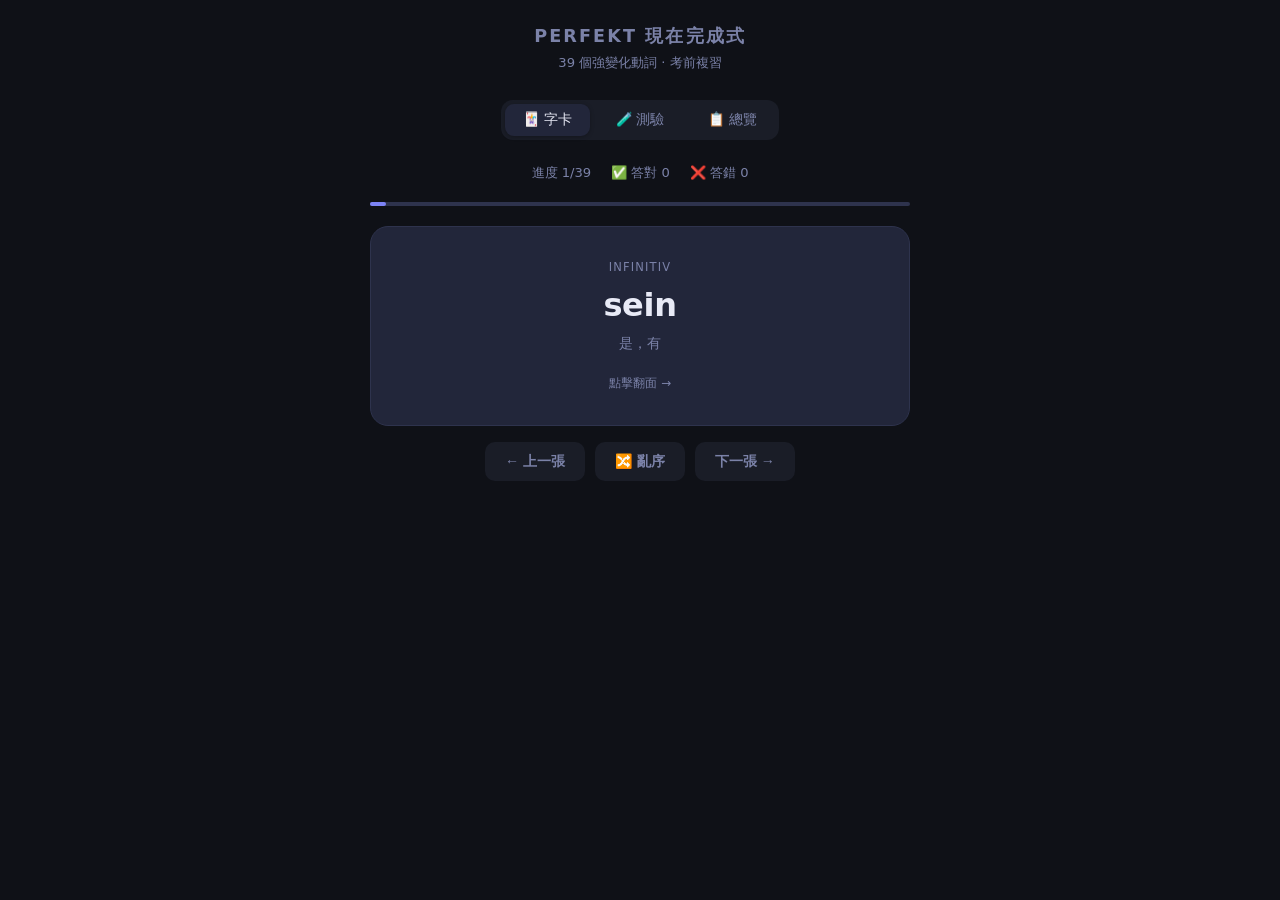
==== 114-2_final/perfekt.html @ c2fee1be "Add prompt for detect voc and grammar review." ====
<!DOCTYPE html>
<html lang="zh-Hant">

<head>
  <meta charset="UTF-8">
  <meta name="viewport" content="width=device-width, initial-scale=1.0">
  <title>德文 Perfekt 複習</title>
  <style>
    :root {
      --bg: #0f1117;
      --surface: #1a1d27;
      --card: #22263a;
      --border: #2e334d;
      --text: #e8eaf6;
      --muted: #7b82a8;
      --accent: #7c83f5;
      --accent2: #5ed3b0;
      --red: #f56565;
      --yellow: #f6c90e;
      --green: #5ed3b0;
      --haben: #7c83f5;
      --sein: #f09a5e;
    }

    * {
      box-sizing: border-box;
      margin: 0;
      padding: 0;
    }

    body {
      font-family: 'Segoe UI', system-ui, sans-serif;
      background: var(--bg);
      color: var(--text);
      min-height: 100vh;
      display: flex;
      flex-direction: column;
      align-items: center;
      padding: 24px 16px 48px;
    }

    h1 {
      font-size: 1.1rem;
      font-weight: 600;
      letter-spacing: 0.12em;
      text-transform: uppercase;
      color: var(--muted);
      margin-bottom: 6px;
    }

    .subtitle {
      font-size: 0.82rem;
      color: var(--muted);
      margin-bottom: 28px;
    }

    /* Mode tabs */
    .tabs {
      display: flex;
      gap: 8px;
      margin-bottom: 24px;
      background: var(--surface);
      border-radius: 12px;
      padding: 4px;
    }

    .tab {
      padding: 7px 18px;
      border-radius: 9px;
      border: none;
      cursor: pointer;
      font-size: 0.85rem;
      font-weight: 500;
      color: var(--muted);
      background: transparent;
      transition: all .2s;
    }

    .tab.active {
      background: var(--card);
      color: var(--text);
      box-shadow: 0 1px 4px #0004;
    }

    /* Stats bar */
    .stats {
      display: flex;
      gap: 20px;
      margin-bottom: 20px;
      font-size: 0.82rem;
      color: var(--muted);
    }

    .stat span {
      color: var(--text);
      font-weight: 600;
    }

    /* ── FLASHCARD ── */
    #flashcard-mode {
      width: 100%;
      max-width: 540px;
    }

    .card-wrap {
      perspective: 900px;
      width: 100%;
      height: 200px;
      margin-bottom: 16px;
      cursor: pointer;
    }

    .card {
      width: 100%;
      height: 100%;
      position: relative;
      transform-style: preserve-3d;
      transition: transform .45s cubic-bezier(.4, 0, .2, 1);
    }

    .card.flipped {
      transform: rotateY(180deg);
    }

    .card-face {
      position: absolute;
      inset: 0;
      backface-visibility: hidden;
      background: var(--card);
      border: 1px solid var(--border);
      border-radius: 18px;
      display: flex;
      flex-direction: column;
      align-items: center;
      justify-content: center;
      padding: 24px;
      gap: 10px;
    }

    .card-back {
      transform: rotateY(180deg);
    }

    .card-label {
      font-size: 0.72rem;
      letter-spacing: .1em;
      text-transform: uppercase;
      color: var(--muted);
      margin-bottom: 2px;
    }

    .infinitiv-text {
      font-size: 2rem;
      font-weight: 700;
      color: var(--text);
      letter-spacing: -0.01em;
    }

    .meaning-text {
      font-size: 0.9rem;
      color: var(--muted);
    }

    .perfekt-text {
      font-size: 1.35rem;
      font-weight: 700;
      text-align: center;
      line-height: 1.5;
    }

    .haben-color {
      color: var(--haben);
    }

    .sein-color {
      color: var(--sein);
    }

    .aux-badge {
      font-size: 0.72rem;
      font-weight: 700;
      letter-spacing: .08em;
      padding: 3px 10px;
      border-radius: 20px;
      text-transform: uppercase;
    }

    .aux-haben {
      background: #2a2f52;
      color: var(--haben);
    }

    .aux-sein {
      background: #3a2a1a;
      color: var(--sein);
    }

    .example-card {
      font-size: 0.8rem;
      color: var(--muted);
      text-align: center;
      max-width: 90%;
      line-height: 1.6;
      font-style: italic;
    }

    .hint-tap {
      font-size: 0.75rem;
      color: var(--muted);
      text-align: center;
    }

    .nav-row {
      display: flex;
      gap: 10px;
      justify-content: center;
      align-items: center;
      margin-bottom: 12px;
    }

    .btn {
      border: none;
      cursor: pointer;
      font-weight: 600;
      border-radius: 10px;
      transition: filter .15s, transform .1s;
    }

    .btn:hover {
      filter: brightness(1.12);
    }

    .btn:active {
      transform: scale(.96);
    }

    .btn-ghost {
      background: var(--surface);
      color: var(--muted);
      padding: 10px 20px;
      font-size: 0.88rem;
    }

    .btn-primary {
      background: var(--accent);
      color: #fff;
      padding: 10px 28px;
      font-size: 0.88rem;
    }

    .feedback-row {
      display: flex;
      gap: 10px;
      justify-content: center;
    }

    .btn-wrong {
      background: #2e1a1a;
      color: var(--red);
      padding: 10px 28px;
      font-size: 0.88rem;
    }

    .btn-right {
      background: #1a2e26;
      color: var(--green);
      padding: 10px 28px;
      font-size: 0.88rem;
    }

    .progress-bar {
      width: 100%;
      height: 4px;
      background: var(--border);
      border-radius: 2px;
      margin-bottom: 20px;
    }

    .progress-fill {
      height: 100%;
      background: var(--accent);
      border-radius: 2px;
      transition: width .3s;
    }

    /* ── QUIZ ── */
    #quiz-mode {
      width: 100%;
      max-width: 540px;
      display: none;
    }

    .quiz-question {
      background: var(--card);
      border: 1px solid var(--border);
      border-radius: 18px;
      padding: 28px 24px;
      text-align: center;
      margin-bottom: 16px;
    }

    .quiz-q-label {
      font-size: 0.72rem;
      color: var(--muted);
      letter-spacing: .1em;
      text-transform: uppercase;
      margin-bottom: 10px;
    }

    .quiz-infinitiv {
      font-size: 2rem;
      font-weight: 700;
      margin-bottom: 6px;
    }

    .quiz-meaning {
      font-size: 0.88rem;
      color: var(--muted);
    }

    .quiz-options {
      display: grid;
      grid-template-columns: 1fr 1fr;
      gap: 10px;
      margin-bottom: 16px;
    }

    .opt-btn {
      background: var(--surface);
      border: 1.5px solid var(--border);
      color: var(--text);
      border-radius: 12px;
      padding: 14px 10px;
      font-size: 0.88rem;
      cursor: pointer;
      transition: all .18s;
      text-align: center;
      line-height: 1.4;
    }

    .opt-btn:hover:not(:disabled) {
      border-color: var(--accent);
      color: var(--accent);
    }

    .opt-btn.correct {
      background: #1a2e26;
      border-color: var(--green);
      color: var(--green);
    }

    .opt-btn.wrong {
      background: #2e1a1a;
      border-color: var(--red);
      color: var(--red);
    }

    .opt-btn:disabled {
      cursor: default;
    }

    .quiz-next {
      display: flex;
      justify-content: center;
    }

    /* ── LIST ── */
    #list-mode {
      width: 100%;
      max-width: 700px;
      display: none;
    }

    .filter-row {
      display: flex;
      gap: 8px;
      margin-bottom: 16px;
      flex-wrap: wrap;
    }

    .filter-btn {
      background: var(--surface);
      border: 1.5px solid var(--border);
      color: var(--muted);
      border-radius: 8px;
      padding: 5px 14px;
      font-size: 0.8rem;
      cursor: pointer;
      transition: all .15s;
    }

    .filter-btn.active {
      border-color: var(--accent);
      color: var(--accent);
      background: #1a1f3a;
    }

    .verb-table {
      width: 100%;
      border-collapse: collapse;
    }

    .verb-table th {
      text-align: left;
      font-size: 0.72rem;
      color: var(--muted);
      text-transform: uppercase;
      letter-spacing: .08em;
      padding: 8px 10px;
      border-bottom: 1px solid var(--border);
    }

    .verb-table td {
      padding: 11px 10px;
      font-size: 0.88rem;
      border-bottom: 1px solid var(--border);
      vertical-align: top;
    }

    .verb-table tr:hover td {
      background: var(--surface);
    }

    .tag-haben {
      background: #2a2f52;
      color: var(--haben);
      font-size: 0.7rem;
      padding: 2px 8px;
      border-radius: 10px;
    }

    .tag-sein {
      background: #3a2a1a;
      color: var(--sein);
      font-size: 0.7rem;
      padding: 2px 8px;
      border-radius: 10px;
    }

    .perfekt-cell {
      font-weight: 600;
    }

    .muted-cell {
      color: var(--muted);
      font-size: 0.82rem;
    }
  </style>
</head>

<body>

  <h1>Perfekt 現在完成式</h1>
  <p class="subtitle">39 個強變化動詞 · 考前複習</p>

  <div class="tabs">
    <button class="tab active" onclick="switchMode('flashcard')">🃏 字卡</button>
    <button class="tab" onclick="switchMode('quiz')">🧪 測驗</button>
    <button class="tab" onclick="switchMode('list')">📋 總覽</button>
  </div>

  <div class="stats">
    <div>進度 <span id="stat-progress">0/39</span></div>
    <div>✅ 答對 <span id="stat-right">0</span></div>
    <div>❌ 答錯 <span id="stat-wrong">0</span></div>
  </div>

  <!-- FLASHCARD MODE -->
  <div id="flashcard-mode">
    <div class="progress-bar">
      <div class="progress-fill" id="progress-fill" style="width:0%"></div>
    </div>
    <div class="card-wrap" onclick="flipCard()">
      <div class="card" id="main-card">
        <div class="card-face card-front">
          <div class="card-label">Infinitiv</div>
          <div class="infinitiv-text" id="fc-infinitiv">—</div>
          <div class="meaning-text" id="fc-meaning">—</div>
          <div class="hint-tap" style="margin-top:12px">點擊翻面 →</div>
        </div>
        <div class="card-face card-back">
          <div class="card-label">Perfekt</div>
          <div class="perfekt-text" id="fc-perfekt">—</div>
          <div class="aux-badge" id="fc-badge">haben</div>
          <div class="example-card" id="fc-example">—</div>
        </div>
      </div>
    </div>
    <div class="nav-row">
      <button class="btn btn-ghost" onclick="prevCard()">← 上一張</button>
      <button class="btn btn-ghost" onclick="shuffleCards()">🔀 亂序</button>
      <button class="btn btn-ghost" onclick="nextCard()">下一張 →</button>
    </div>
    <div id="feedback-row" style="display:none" class="feedback-row">
      <button class="btn btn-wrong" onclick="markWrong()">❌ 不熟</button>
      <button class="btn btn-right" onclick="markRight()">✅ 記住了</button>
    </div>
  </div>

  <!-- QUIZ MODE -->
  <div id="quiz-mode">
    <div class="progress-bar">
      <div class="progress-fill" id="quiz-progress-fill" style="width:0%"></div>
    </div>
    <div class="quiz-question">
      <div class="quiz-q-label">這個動詞的 Perfekt 是？</div>
      <div class="quiz-infinitiv" id="q-infinitiv">—</div>
      <div class="quiz-meaning" id="q-meaning">—</div>
    </div>
    <div class="quiz-options" id="quiz-options"></div>
    <div class="quiz-next">
      <button class="btn btn-primary" id="quiz-next-btn" onclick="nextQuiz()" style="display:none">下一題 →</button>
    </div>
    <div style="text-align:center;margin-top:16px">
      <button class="btn btn-ghost" onclick="restartQuiz()">↺ 重新開始</button>
    </div>
  </div>

  <!-- LIST MODE -->
  <div id="list-mode">
    <div class="filter-row">
      <button class="filter-btn active" onclick="filterList('all', this)">全部</button>
      <button class="filter-btn" onclick="filterList('haben', this)">haben</button>
      <button class="filter-btn" onclick="filterList('sein', this)">sein</button>
      <button class="filter-btn" onclick="filterList('both', this)">haben / sein</button>
    </div>
    <table class="verb-table">
      <thead>
        <tr>
          <th>Infinitiv</th>
          <th>Perfekt</th>
          <th>助動詞</th>
          <th>中文</th>
        </tr>
      </thead>
      <tbody id="list-body"></tbody>
    </table>
  </div>

  <script>
    const VERBS = [
      { inf: "sein", perfekt: "ist gewesen", aux: "sein", meaning: "是，有", example: "Ich bin im Urlaub in Deutschland gewesen." },
      { inf: "haben", perfekt: "hat gehabt", aux: "haben", meaning: "擁有", example: "Wir haben gestern viel Glück gehabt." },
      { inf: "lesen", perfekt: "hat gelesen", aux: "haben", meaning: "閱讀", example: "Ich habe die Zeitung schon gelesen." },
      { inf: "sehen", perfekt: "hat gesehen", aux: "haben", meaning: "看", example: "Wir haben gestern einen Film gesehen." },
      { inf: "schlafen", perfekt: "hat geschlafen", aux: "haben", meaning: "睡覺", example: "Ich habe letzte Nacht sehr gut geschlafen." },
      { inf: "tragen", perfekt: "hat getragen", aux: "haben", meaning: "搬／穿／戴", example: "Ich habe die schwere Tasche getragen." },
      { inf: "schreiben", perfekt: "hat geschrieben", aux: "haben", meaning: "寫", example: "Er hat mir eine lange E-Mail geschrieben." },
      { inf: "laden", perfekt: "hat geladen", aux: "haben", meaning: "充電；裝貨；邀請", example: "Ich habe den Akku geladen." },
      { inf: "essen", perfekt: "hat gegessen", aux: "haben", meaning: "吃", example: "Was habt ihr zu Mittag gegessen?" },
      { inf: "trinken", perfekt: "hat getrunken", aux: "haben", meaning: "喝", example: "Wir haben zusammen einen Tee getrunken." },
      { inf: "rufen", perfekt: "hat gerufen", aux: "haben", meaning: "叫來；呼喊", example: "Ich habe dich gestern Abend angerufen." },
      { inf: "stehen", perfekt: "hat gestanden", aux: "haben", meaning: "站立；位於", example: "Das Auto hat vor der Garage gestanden." },
      { inf: "unterschreiben", perfekt: "hat unterschrieben", aux: "haben", meaning: "簽名", example: "Hast du das Dokument schon unterschrieben?" },
      { inf: "finden", perfekt: "hat gefunden", aux: "haben", meaning: "找到；認為", example: "Ich habe meinen Schlüssel endlich gefunden." },
      { inf: "geben", perfekt: "hat gegeben", aux: "haben", meaning: "給", example: "Der Lehrer hat uns keine Hausaufgaben gegeben." },
      { inf: "bringen", perfekt: "hat gebracht", aux: "haben", meaning: "送來／送去", example: "Der Postbote hat mir ein Paket gebracht." },
      { inf: "mitbringen", perfekt: "hat mitgebracht", aux: "haben", meaning: "帶來", example: "Meine Freundin hat Kuchen mitgebracht." },
      { inf: "bekommen", perfekt: "hat bekommen", aux: "haben", meaning: "得到；收到", example: "Hast du meine E-Mail bekommen?" },
      { inf: "sprechen", perfekt: "hat gesprochen", aux: "haben", meaning: "說；說話", example: "Wir haben lange über das Projekt gesprochen." },
      { inf: "nehmen", perfekt: "hat genommen", aux: "haben", meaning: "拿；搭乘；服藥", example: "Wer hat meinen Kugelschreiber genommen?" },
      { inf: "fangen", perfekt: "hat gefangen", aux: "haben", meaning: "捕捉；吸引", example: "Die Katze hat einen Vogel gefangen." },
      { inf: "helfen", perfekt: "hat geholfen", aux: "haben", meaning: "幫助", example: "Das Medikament hat mir sehr geholfen." },
      { inf: "beginnen", perfekt: "hat begonnen", aux: "haben", meaning: "開始", example: "Der Kurs hat um 9 Uhr begonnen." },
      { inf: "können", perfekt: "hat gekonnt", aux: "haben", meaning: "能夠；會；可以", example: "Er hat das gut gekonnt." },
      { inf: "wollen", perfekt: "hat gewollt", aux: "haben", meaning: "要；想要", example: "Ich habe das nicht gewollt." },
      { inf: "waschen", perfekt: "hat gewaschen", aux: "haben", meaning: "洗", example: "Er hat das Auto gewaschen." },
      { inf: "backen", perfekt: "hat gebacken", aux: "haben", meaning: "烘焙", example: "Meine Mutter hat eine Pizza gebacken." },
      { inf: "schließen", perfekt: "hat geschlossen", aux: "haben", meaning: "關上；締結", example: "Er hat die Tür geschlossen." },
      { inf: "schneiden", perfekt: "hat geschnitten", aux: "haben", meaning: "切；剪", example: "Sie hat das Gemüse geschnitten." },
      { inf: "kommen", perfekt: "ist gekommen", aux: "sein", meaning: "來；到來", example: "Der Bus ist pünktlich gekommen." },
      { inf: "ankommen", perfekt: "ist angekommen", aux: "sein", meaning: "到達", example: "Mein Paket ist heute angekommen." },
      { inf: "gehen", perfekt: "ist gegangen", aux: "sein", meaning: "去；離開；步行", example: "Sie ist schon nach Hause gegangen." },
      { inf: "ziehen", perfekt: "ist/hat gezogen", aux: "both", meaning: "搬家(ist)；拉扯(hat)", example: "Er ist nach Deutschland gezogen." },
      { inf: "umziehen", perfekt: "ist umgezogen", aux: "sein", meaning: "搬家", example: "Meine Freundin ist gestern umgezogen." },
      { inf: "bleiben", perfekt: "ist geblieben", aux: "sein", meaning: "停留；保持", example: "Am Sonntag bin ich zu Hause geblieben." },
      { inf: "fallen", perfekt: "ist gefallen", aux: "sein", meaning: "掉落；墜落", example: "Ich bin vom Fahrrad gefallen." },
      { inf: "fernsehen", perfekt: "hat ferngesehen", aux: "haben", meaning: "看電視", example: "Hast du gestern ferngesehen?" },
      { inf: "schwimmen", perfekt: "ist geschwommen", aux: "sein", meaning: "游泳", example: "Er ist im See geschwommen." },
      { inf: "laufen", perfekt: "ist gelaufen", aux: "sein", meaning: "跑；走", example: "Sie ist jeden Morgen gelaufen." },
    ];

    // State
    let deck = [...VERBS];
    let cardIndex = 0;
    let isFlipped = false;
    let rightCount = 0, wrongCount = 0, seenCount = 0;

    // Quiz state
    let quizDeck = [], quizIndex = 0, quizRight = 0, quizWrong = 0;

    // ── FLASHCARD ──
    function loadCard() {
      const v = deck[cardIndex];
      document.getElementById('fc-infinitiv').textContent = v.inf;
      document.getElementById('fc-meaning').textContent = v.meaning;
      const p = document.getElementById('fc-perfekt');
      p.innerHTML = v.aux === 'sein'
        ? `<span class="sein-color">${v.perfekt}</span>`
        : v.aux === 'both'
          ? `<span class="haben-color">${v.perfekt}</span>`
          : `<span class="haben-color">${v.perfekt}</span>`;
      const badge = document.getElementById('fc-badge');
      badge.textContent = v.aux === 'both' ? 'haben / sein' : v.aux;
      badge.className = 'aux-badge ' + (v.aux === 'sein' ? 'aux-sein' : 'aux-haben');
      document.getElementById('fc-example').textContent = v.example;

      const card = document.getElementById('main-card');
      card.classList.remove('flipped');
      isFlipped = false;
      document.getElementById('feedback-row').style.display = 'none';

      const fill = ((cardIndex + 1) / deck.length * 100).toFixed(0);
      document.getElementById('progress-fill').style.width = fill + '%';
      document.getElementById('stat-progress').textContent = `${cardIndex + 1}/${deck.length}`;
    }

    function flipCard() {
      const card = document.getElementById('main-card');
      isFlipped = !isFlipped;
      card.classList.toggle('flipped', isFlipped);
      if (isFlipped) {
        seenCount++;
        document.getElementById('feedback-row').style.display = 'flex';
      }
    }

    function nextCard() {
      if (cardIndex < deck.length - 1) { cardIndex++; loadCard(); }
    }
    function prevCard() {
      if (cardIndex > 0) { cardIndex--; loadCard(); }
    }
    function shuffleCards() {
      for (let i = deck.length - 1; i > 0; i--) {
        const j = Math.floor(Math.random() * (i + 1));
        [deck[i], deck[j]] = [deck[j], deck[i]];
      }
      cardIndex = 0; loadCard();
    }
    function markRight() {
      rightCount++;
      document.getElementById('stat-right').textContent = rightCount;
      nextCard();
    }
    function markWrong() {
      wrongCount++;
      document.getElementById('stat-wrong').textContent = wrongCount;
      // Put this card at the end to review again
      const v = deck.splice(cardIndex, 1)[0];
      deck.push(v);
      if (cardIndex >= deck.length) cardIndex = 0;
      loadCard();
    }

    // ── QUIZ ──
    function startQuiz() {
      quizDeck = [...VERBS].sort(() => Math.random() - 0.5);
      quizIndex = 0; quizRight = 0; quizWrong = 0;
      loadQuiz();
    }
    function loadQuiz() {
      if (quizIndex >= quizDeck.length) { showQuizResult(); return; }
      const v = quizDeck[quizIndex];
      document.getElementById('q-infinitiv').textContent = v.inf;
      document.getElementById('q-meaning').textContent = v.meaning;
      document.getElementById('quiz-progress-fill').style.width = (quizIndex / quizDeck.length * 100) + '%';
      document.getElementById('quiz-next-btn').style.display = 'none';

      // Build 4 options: 1 correct + 3 random wrong
      const others = VERBS.filter(x => x.inf !== v.inf).sort(() => Math.random() - 0.5).slice(0, 3);
      const options = [...others, v].sort(() => Math.random() - 0.5);
      const container = document.getElementById('quiz-options');
      container.innerHTML = '';
      options.forEach(opt => {
        const btn = document.createElement('button');
        btn.className = 'opt-btn';
        btn.innerHTML = `<strong>${opt.perfekt}</strong>`;
        btn.onclick = () => answerQuiz(btn, opt, v);
        container.appendChild(btn);
      });
    }
    function answerQuiz(btn, chosen, correct) {
      document.querySelectorAll('.opt-btn').forEach(b => b.disabled = true);
      if (chosen.inf === correct.inf) {
        btn.classList.add('correct'); quizRight++;
        document.getElementById('stat-right').textContent = rightCount + quizRight;
      } else {
        btn.classList.add('wrong'); quizWrong++;
        document.getElementById('stat-wrong').textContent = wrongCount + quizWrong;
        // Show correct answer
        document.querySelectorAll('.opt-btn').forEach(b => {
          if (b.innerHTML.includes(correct.perfekt)) b.classList.add('correct');
        });
      }
      document.getElementById('quiz-next-btn').style.display = 'inline-block';
    }
    function nextQuiz() { quizIndex++; loadQuiz(); }
    function restartQuiz() { startQuiz(); }
    function showQuizResult() {
      const total = quizDeck.length;
      document.querySelector('.quiz-question').innerHTML = `
    <div style="padding:12px 0">
      <div style="font-size:2.5rem;margin-bottom:12px">🎉</div>
      <div style="font-size:1.2rem;font-weight:700;margin-bottom:8px">完成！</div>
      <div style="color:var(--muted);font-size:0.9rem">答對 <strong style="color:var(--green)">${quizRight}</strong> / ${total}　答錯 <strong style="color:var(--red)">${quizWrong}</strong></div>
    </div>`;
      document.getElementById('quiz-options').innerHTML = '';
      document.getElementById('quiz-next-btn').style.display = 'none';
    }

    // ── LIST ──
    let listFilter = 'all';
    function renderList() {
      const body = document.getElementById('list-body');
      const filtered = VERBS.filter(v => {
        if (listFilter === 'all') return true;
        if (listFilter === 'both') return v.aux === 'both';
        return v.aux === listFilter;
      });
      body.innerHTML = filtered.map(v => `
    <tr>
      <td><strong>${v.inf}</strong></td>
      <td class="perfekt-cell ${v.aux === 'sein' ? 'sein-color' : 'haben-color'}">${v.perfekt}</td>
      <td><span class="tag-${v.aux === 'both' ? 'sein' : v.aux}">${v.aux}</span></td>
      <td class="muted-cell">${v.meaning}</td>
    </tr>`).join('');
    }
    function filterList(f, btn) {
      listFilter = f;
      document.querySelectorAll('.filter-btn').forEach(b => b.classList.remove('active'));
      btn.classList.add('active');
      renderList();
    }

    // ── MODE SWITCH ──
    function switchMode(mode) {
      document.querySelectorAll('.tab').forEach((t, i) => {
        t.classList.toggle('active', ['flashcard', 'quiz', 'list'][i] === mode);
      });
      document.getElementById('flashcard-mode').style.display = mode === 'flashcard' ? '' : 'none';
      document.getElementById('quiz-mode').style.display = mode === 'quiz' ? '' : 'none';
      document.getElementById('list-mode').style.display = mode === 'list' ? '' : 'none';
      if (mode === 'quiz') startQuiz();
      if (mode === 'list') renderList();
    }

    // Init
    loadCard();
  </script>
</body>

</html>
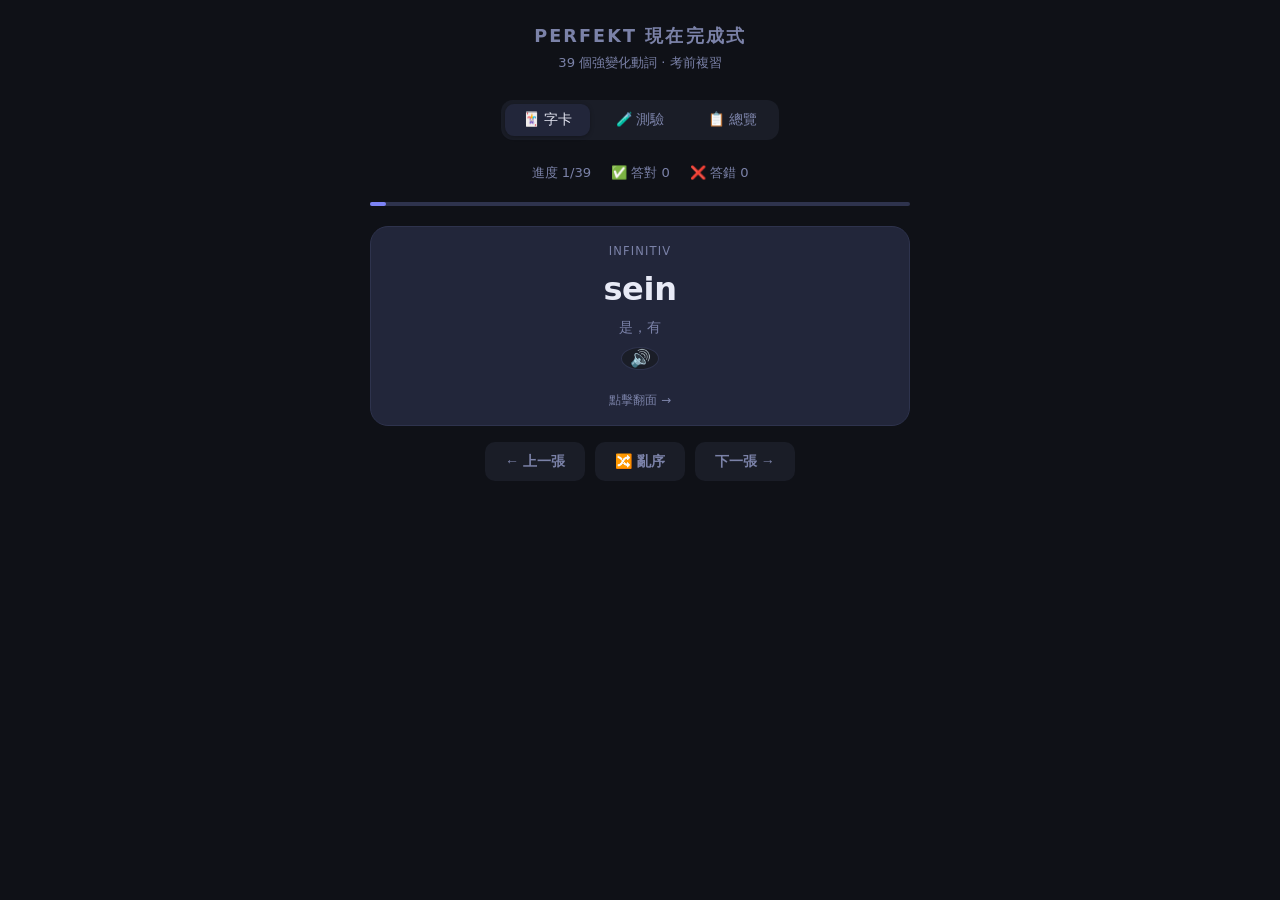
==== commit 0510bd51: "Add German audio to perfekt.html and fix quiz/list tabs being blank - Add speak()/speakPerfekt() (sa" ====
--- a/114-2_final/perfekt.html
+++ b/114-2_final/perfekt.html
@@ -204,6 +204,43 @@
       font-style: italic;
     }
 
+    .speak-btn {
+      background: var(--surface);
+      border: 1px solid var(--border);
+      color: var(--accent);
+      border-radius: 50%;
+      width: 38px;
+      height: 38px;
+      font-size: 1.05rem;
+      cursor: pointer;
+      display: flex;
+      align-items: center;
+      justify-content: center;
+      transition: filter .15s, transform .1s;
+    }
+
+    .speak-btn:hover {
+      filter: brightness(1.25);
+    }
+
+    .speak-btn:active {
+      transform: scale(.92);
+    }
+
+    .speak-btn-sm {
+      background: none;
+      border: none;
+      color: var(--accent);
+      cursor: pointer;
+      font-size: 0.85rem;
+      padding: 0 2px;
+      vertical-align: middle;
+    }
+
+    .speak-btn-sm:hover {
+      filter: brightness(1.3);
+    }
+
     .hint-tap {
       font-size: 0.75rem;
       color: var(--muted);
@@ -476,12 +513,14 @@
           <div class="card-label">Infinitiv</div>
           <div class="infinitiv-text" id="fc-infinitiv">—</div>
           <div class="meaning-text" id="fc-meaning">—</div>
+          <button class="speak-btn" onclick="event.stopPropagation(); speak(deck[cardIndex].inf)">🔊</button>
           <div class="hint-tap" style="margin-top:12px">點擊翻面 →</div>
         </div>
         <div class="card-face card-back">
           <div class="card-label">Perfekt</div>
           <div class="perfekt-text" id="fc-perfekt">—</div>
           <div class="aux-badge" id="fc-badge">haben</div>
+          <button class="speak-btn" onclick="event.stopPropagation(); speakPerfekt(deck[cardIndex].perfekt)">🔊</button>
           <div class="example-card" id="fc-example">—</div>
         </div>
       </div>
@@ -504,7 +543,10 @@
     </div>
     <div class="quiz-question">
       <div class="quiz-q-label">這個動詞的 Perfekt 是？</div>
-      <div class="quiz-infinitiv" id="q-infinitiv">—</div>
+      <div class="quiz-infinitiv">
+        <span id="q-infinitiv">—</span>
+        <button class="speak-btn-sm" style="font-size:1.3rem;" onclick="speak(quizDeck[quizIndex].inf)">🔊</button>
+      </div>
       <div class="quiz-meaning" id="q-meaning">—</div>
     </div>
     <div class="quiz-options" id="quiz-options"></div>
@@ -538,6 +580,58 @@
   </div>
 
   <script>
+    // ── 語音 ──────────────────────────────────────────────────────
+    let cachedVoices = [];
+    function initVoices() {
+      cachedVoices = window.speechSynthesis ? window.speechSynthesis.getVoices() : [];
+    }
+    if (window.speechSynthesis) {
+      window.speechSynthesis.addEventListener('voiceschanged', initVoices);
+      initVoices();
+    }
+
+    // iOS/Safari 需要在 user gesture 內先發一個空 utterance 解鎖 SpeechSynthesis
+    let speechUnlocked = false;
+    document.addEventListener('click', function unlockSpeech() {
+      if (speechUnlocked || !window.speechSynthesis) return;
+      speechUnlocked = true;
+      const unlock = new SpeechSynthesisUtterance('');
+      unlock.volume = 0;
+      window.speechSynthesis.speak(unlock);
+      document.removeEventListener('click', unlockSpeech);
+    }, { once: true });
+
+    function speak(text) {
+      const ss = window.speechSynthesis;
+      if (!ss) return;
+      if (!cachedVoices.length) cachedVoices = ss.getVoices();
+
+      const doSpeak = () => {
+        const msg = new SpeechSynthesisUtterance(text);
+        msg.lang = 'de-DE';
+        msg.rate = 0.9;
+        const germanVoice = cachedVoices.find(v => v.lang.startsWith('de'));
+        if (germanVoice) msg.voice = germanVoice;
+        msg.onerror = (e) => console.warn('speech error:', e.error);
+        ss.speak(msg);
+      };
+
+      if (ss.speaking || ss.pending) {
+        ss.cancel();
+        setTimeout(doSpeak, 100);
+      } else if (ss.paused) {
+        ss.resume();
+        setTimeout(doSpeak, 50);
+      } else {
+        doSpeak();
+      }
+    }
+
+    // Perfekt 形式可能是 "ist/hat gezogen"，朗讀時把 "/" 念成 "oder"
+    function speakPerfekt(text) {
+      speak(text.replace(/\//g, ' oder '));
+    }
+
     const VERBS = [
       { inf: "sein", perfekt: "ist gewesen", aux: "sein", meaning: "是，有", example: "Ich bin im Urlaub in Deutschland gewesen." },
       { inf: "haben", perfekt: "hat gehabt", aux: "haben", meaning: "擁有", example: "Wir haben gestern viel Glück gehabt." },
@@ -613,6 +707,8 @@
       const fill = ((cardIndex + 1) / deck.length * 100).toFixed(0);
       document.getElementById('progress-fill').style.width = fill + '%';
       document.getElementById('stat-progress').textContent = `${cardIndex + 1}/${deck.length}`;
+
+      speak(v.inf);
     }
 
     function flipCard() {
@@ -621,7 +717,10 @@
       card.classList.toggle('flipped', isFlipped);
       if (isFlipped) {
         seenCount++;
+        speakPerfekt(deck[cardIndex].perfekt);
         document.getElementById('feedback-row').style.display = 'flex';
+      } else {
+        speak(deck[cardIndex].inf);
       }
     }
 
@@ -662,10 +761,18 @@
     function loadQuiz() {
       if (quizIndex >= quizDeck.length) { showQuizResult(); return; }
       const v = quizDeck[quizIndex];
-      document.getElementById('q-infinitiv').textContent = v.inf;
-      document.getElementById('q-meaning').textContent = v.meaning;
+      // 重新建立題目區塊內容（showQuizResult 結束時會覆寫掉這部分，重新開始時需還原）
+      document.querySelector('.quiz-question').innerHTML = `
+      <div class="quiz-q-label">這個動詞的 Perfekt 是？</div>
+      <div class="quiz-infinitiv">
+        <span id="q-infinitiv">${v.inf}</span>
+        <button class="speak-btn-sm" style="font-size:1.3rem;" onclick="speak(quizDeck[quizIndex].inf)">🔊</button>
+      </div>
+      <div class="quiz-meaning" id="q-meaning">${v.meaning}</div>`;
       document.getElementById('quiz-progress-fill').style.width = (quizIndex / quizDeck.length * 100) + '%';
       document.getElementById('quiz-next-btn').style.display = 'none';
+
+      speak(v.inf);
 
       // Build 4 options: 1 correct + 3 random wrong
       const others = VERBS.filter(x => x.inf !== v.inf).sort(() => Math.random() - 0.5).slice(0, 3);
@@ -682,6 +789,7 @@
     }
     function answerQuiz(btn, chosen, correct) {
       document.querySelectorAll('.opt-btn').forEach(b => b.disabled = true);
+      speakPerfekt(correct.perfekt);
       if (chosen.inf === correct.inf) {
         btn.classList.add('correct'); quizRight++;
         document.getElementById('stat-right').textContent = rightCount + quizRight;
@@ -720,8 +828,8 @@
       });
       body.innerHTML = filtered.map(v => `
     <tr>
-      <td><strong>${v.inf}</strong></td>
-      <td class="perfekt-cell ${v.aux === 'sein' ? 'sein-color' : 'haben-color'}">${v.perfekt}</td>
+      <td><strong>${v.inf}</strong> <button class="speak-btn-sm" data-inf="${v.inf}" onclick="speak(this.dataset.inf)">🔊</button></td>
+      <td class="perfekt-cell ${v.aux === 'sein' ? 'sein-color' : 'haben-color'}">${v.perfekt} <button class="speak-btn-sm" data-perfekt="${v.perfekt}" onclick="speakPerfekt(this.dataset.perfekt)">🔊</button></td>
       <td><span class="tag-${v.aux === 'both' ? 'sein' : v.aux}">${v.aux}</span></td>
       <td class="muted-cell">${v.meaning}</td>
     </tr>`).join('');
@@ -738,9 +846,9 @@
       document.querySelectorAll('.tab').forEach((t, i) => {
         t.classList.toggle('active', ['flashcard', 'quiz', 'list'][i] === mode);
       });
-      document.getElementById('flashcard-mode').style.display = mode === 'flashcard' ? '' : 'none';
-      document.getElementById('quiz-mode').style.display = mode === 'quiz' ? '' : 'none';
-      document.getElementById('list-mode').style.display = mode === 'list' ? '' : 'none';
+      document.getElementById('flashcard-mode').style.display = mode === 'flashcard' ? 'block' : 'none';
+      document.getElementById('quiz-mode').style.display = mode === 'quiz' ? 'block' : 'none';
+      document.getElementById('list-mode').style.display = mode === 'list' ? 'block' : 'none';
       if (mode === 'quiz') startQuiz();
       if (mode === 'list') renderList();
     }
